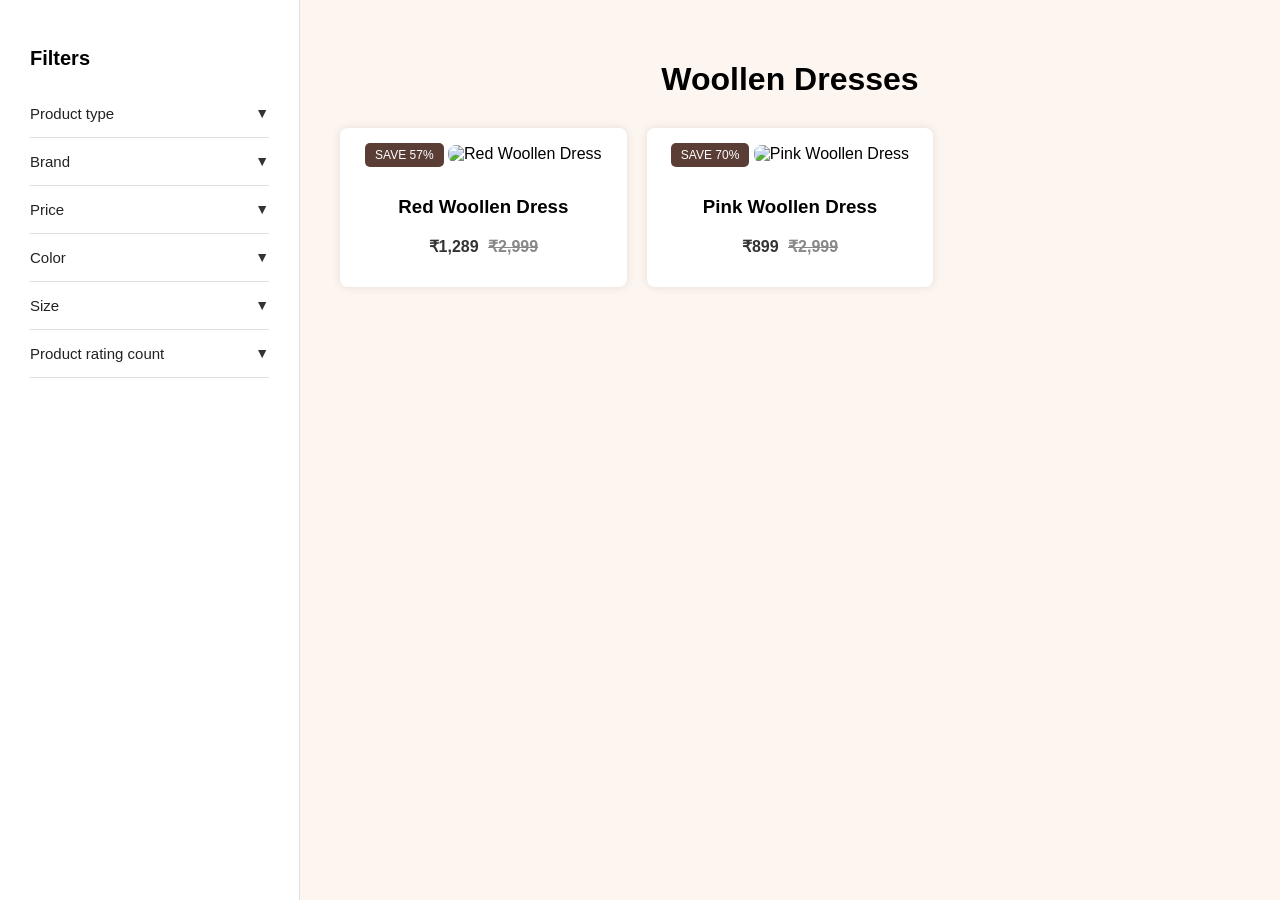
==== index.html @ 2571dedc "Update index.html" ====
<!DOCTYPE html>
<html lang="en">
<head>
  <meta charset="UTF-8">
  <meta name="viewport" content="width=device-width, initial-scale=1.0">
  <title>Ranjan Woolens - Woollen Dresses</title>
  <style>
    body {
      font-family: 'Poppins', sans-serif;
      background-color: #fdf6f0;
      margin: 0;
      display: flex;
    }

    /* Sidebar Filters */
    .filters {
      width: 300px;
      padding: 30px;
      border-right: 1px solid #e0e0e0;
      background-color: #fff;
      height: 100vh;
      box-sizing: border-box;
    }

    .filters h2 {
      font-size: 20px;
      font-weight: 600;
      margin-bottom: 20px;
    }

    .filter-item {
      border-bottom: 1px solid #e0e0e0;
      padding: 15px 0;
      display: flex;
      justify-content: space-between;
      align-items: center;
      cursor: pointer;
    }

    .filter-item span {
      font-size: 15px;
      color: #222;
    }

    .filter-item i {
      font-size: 14px;
      color: #333;
    }

    /* Product Grid */
    .main-content {
      flex: 1;
      padding: 40px;
    }

    .main-content h1 {
      text-align: center;
      margin-bottom: 30px;
    }

    .products {
      display: grid;
      grid-template-columns: repeat(auto-fill, minmax(250px, 1fr));
      gap: 20px;
    }

    .product {
      background: white;
      border-radius: 8px;
      box-shadow: 0 0 10px rgba(0,0,0,0.1);
      padding: 15px;
      text-align: center;
    }

    .product img {
      width: 100%;
      border-radius: 8px;
    }

    .discount {
      background-color: #5a3e36;
      color: white;
      padding: 5px 10px;
      border-radius: 5px;
      font-size: 12px;
      display: inline-block;
      margin-bottom: 10px;
    }

    .price {
      font-weight: bold;
      color: #333;
    }

    .old-price {
      text-decoration: line-through;
      color: #888;
      margin-left: 5px;
    }
  </style>
</head>
<body>
  <!-- Filter Sidebar -->
  <div class="filters">
    <h2>Filters</h2>
    <div class="filter-item"><span>Product type</span><i>▼</i></div>
    <div class="filter-item"><span>Brand</span><i>▼</i></div>
    <div class="filter-item"><span>Price</span><i>▼</i></div>
    <div class="filter-item"><span>Color</span><i>▼</i></div>
    <div class="filter-item"><span>Size</span><i>▼</i></div>
    <div class="filter-item"><span>Product rating count</span><i>▼</i></div>
  </div>

  <!-- Product Grid -->
  <div class="main-content">
    <h1>Woollen Dresses</h1>
    <div class="products">
      <div class="product">
        <span class="discount">SAVE 57%</span>
        <img src="images/woolen_jama.jpg" alt="Red Woollen Dress">
        <h3>Red Woollen Dress</h3>
        <p class="price">₹1,289 <span class="old-price">₹2,999</span></p>
      </div>

      <div class="product">
        <span class="discount">SAVE 70%</span>
        <img src="images/woolen_pink.jpg" alt="Pink Woollen Dress">
        <h3>Pink Woollen Dress</h3>
        <p class="price">₹899 <span class="old-price">₹2,999</span></p>
      </div>
    </div>
  </div>
</body>
</html>
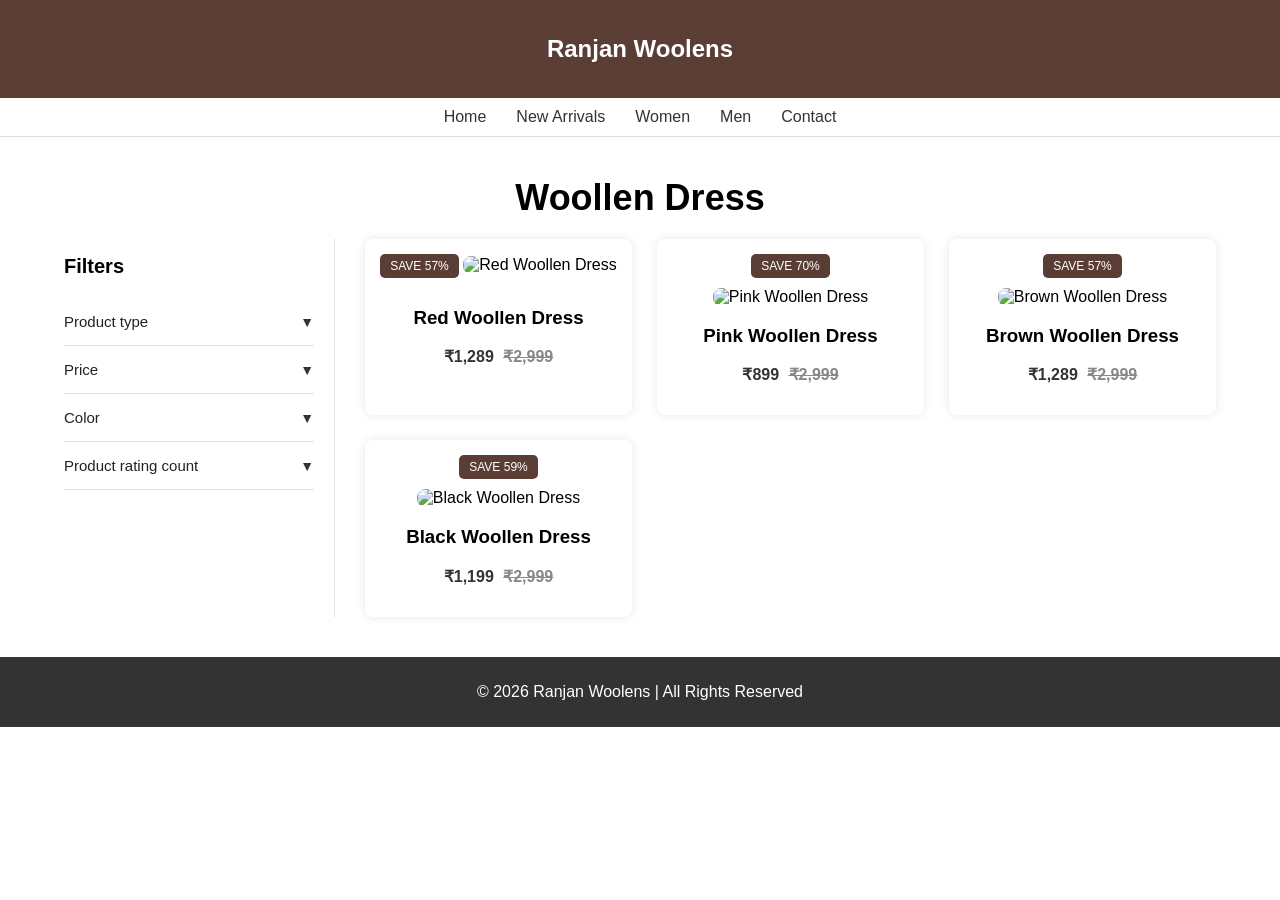
==== commit 96ad454c: "Update index.html" ====
--- a/index.html
+++ b/index.html
@@ -3,23 +3,57 @@
 <head>
   <meta charset="UTF-8">
   <meta name="viewport" content="width=device-width, initial-scale=1.0">
-  <title>Ranjan Woolens - Woollen Dresses</title>
+  <title>Ranjan Woolens - Woollen Dress</title>
   <style>
     body {
       font-family: 'Poppins', sans-serif;
-      background-color: #fdf6f0;
       margin: 0;
-      display: flex;
+      background-color: #fff;
     }
 
-    /* Sidebar Filters */
+    /* Header */
+    header {
+      background-color: #5a3e36;
+      color: white;
+      text-align: center;
+      padding: 15px 0;
+    }
+
+    nav {
+      background-color: #fff;
+      display: flex;
+      justify-content: center;
+      gap: 30px;
+      padding: 10px 0;
+      border-bottom: 1px solid #ddd;
+    }
+
+    nav a {
+      color: #333;
+      text-decoration: none;
+      font-weight: 500;
+    }
+
+    /* Page Title */
+    h1 {
+      text-align: center;
+      font-size: 36px;
+      margin: 40px 0 20px;
+    }
+
+    /* Layout */
+    .container {
+      display: flex;
+      width: 90%;
+      margin: auto;
+      gap: 30px;
+    }
+
+    /* Filters */
     .filters {
-      width: 300px;
-      padding: 30px;
+      width: 250px;
       border-right: 1px solid #e0e0e0;
-      background-color: #fff;
-      height: 100vh;
-      box-sizing: border-box;
+      padding-right: 20px;
     }
 
     .filters h2 {
@@ -47,21 +81,12 @@
       color: #333;
     }
 
-    /* Product Grid */
-    .main-content {
+    /* Products */
+    .products {
       flex: 1;
-      padding: 40px;
-    }
-
-    .main-content h1 {
-      text-align: center;
-      margin-bottom: 30px;
-    }
-
-    .products {
       display: grid;
       grid-template-columns: repeat(auto-fill, minmax(250px, 1fr));
-      gap: 20px;
+      gap: 25px;
     }
 
     .product {
@@ -97,23 +122,42 @@
       color: #888;
       margin-left: 5px;
     }
+
+    footer {
+      background-color: #333;
+      color: white;
+      text-align: center;
+      padding: 10px;
+      margin-top: 40px;
+    }
   </style>
 </head>
 <body>
-  <!-- Filter Sidebar -->
-  <div class="filters">
-    <h2>Filters</h2>
-    <div class="filter-item"><span>Product type</span><i>▼</i></div>
-    <div class="filter-item"><span>Brand</span><i>▼</i></div>
-    <div class="filter-item"><span>Price</span><i>▼</i></div>
-    <div class="filter-item"><span>Color</span><i>▼</i></div>
-    <div class="filter-item"><span>Size</span><i>▼</i></div>
-    <div class="filter-item"><span>Product rating count</span><i>▼</i></div>
-  </div>
+  <header>
+    <h2>Ranjan Woolens</h2>
+  </header>
 
-  <!-- Product Grid -->
-  <div class="main-content">
-    <h1>Woollen Dresses</h1>
+  <nav>
+    <a href="#">Home</a>
+    <a href="#">New Arrivals</a>
+    <a href="#">Women</a>
+    <a href="#">Men</a>
+    <a href="#">Contact</a>
+  </nav>
+
+  <h1>Woollen Dress</h1>
+
+  <div class="container">
+    <!-- Filter Sidebar -->
+    <div class="filters">
+      <h2>Filters</h2>
+      <div class="filter-item"><span>Product type</span><i>▼</i></div>
+      <div class="filter-item"><span>Price</span><i>▼</i></div>
+      <div class="filter-item"><span>Color</span><i>▼</i></div>
+      <div class="filter-item"><span>Product rating count</span><i>▼</i></div>
+    </div>
+
+    <!-- Product Grid -->
     <div class="products">
       <div class="product">
         <span class="discount">SAVE 57%</span>
@@ -128,7 +172,25 @@
         <h3>Pink Woollen Dress</h3>
         <p class="price">₹899 <span class="old-price">₹2,999</span></p>
       </div>
+
+      <div class="product">
+        <span class="discount">SAVE 57%</span>
+        <img src="images/woolen_brown.jpg" alt="Brown Woollen Dress">
+        <h3>Brown Woollen Dress</h3>
+        <p class="price">₹1,289 <span class="old-price">₹2,999</span></p>
+      </div>
+
+      <div class="product">
+        <span class="discount">SAVE 59%</span>
+        <img src="images/woolen_black.jpg" alt="Black Woollen Dress">
+        <h3>Black Woollen Dress</h3>
+        <p class="price">₹1,199 <span class="old-price">₹2,999</span></p>
+      </div>
     </div>
   </div>
+
+  <footer>
+    <p>© 2026 Ranjan Woolens | All Rights Reserved</p>
+  </footer>
 </body>
 </html>
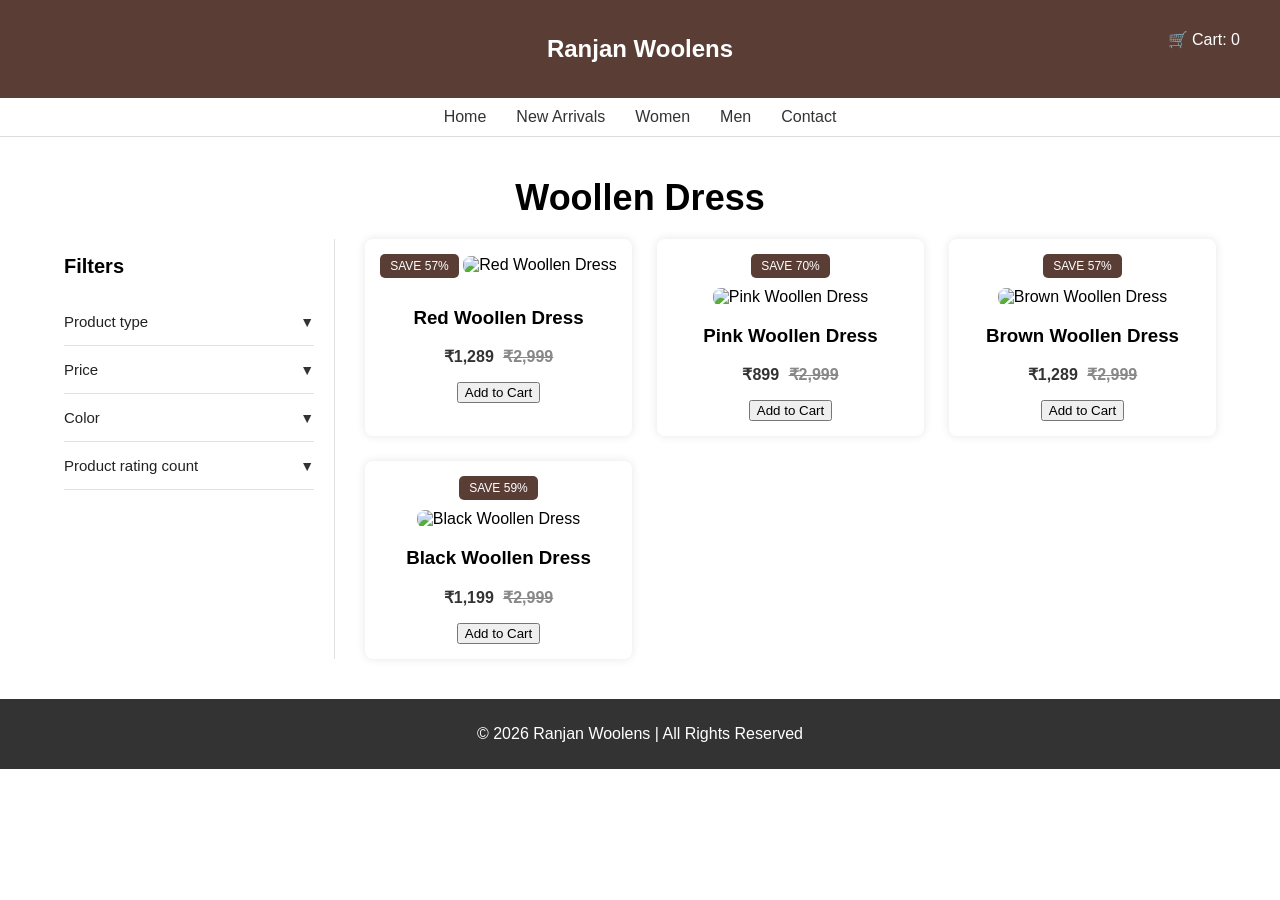
==== commit 32a0075c: "Update index.html" ====
--- a/index.html
+++ b/index.html
@@ -164,6 +164,8 @@
         <img src="images/woolen_jama.jpg" alt="Red Woollen Dress">
         <h3>Red Woollen Dress</h3>
         <p class="price">₹1,289 <span class="old-price">₹2,999</span></p>
+        <button onclick="addToCart('Red Woollen Dress', 1289)">Add to Cart</button>
+
       </div>
 
       <div class="product">
@@ -171,6 +173,8 @@
         <img src="images/woolen_pink.jpg" alt="Pink Woollen Dress">
         <h3>Pink Woollen Dress</h3>
         <p class="price">₹899 <span class="old-price">₹2,999</span></p>
+        <button onclick="addToCart('Pink Woollen Dress', 899)">Add to Cart</button>
+
       </div>
 
       <div class="product">
@@ -178,6 +182,8 @@
         <img src="images/woolen_brown.jpg" alt="Brown Woollen Dress">
         <h3>Brown Woollen Dress</h3>
         <p class="price">₹1,289 <span class="old-price">₹2,999</span></p>
+        <button onclick="addToCart('Brown Woollen Dress', 1289)">Add to Cart</button>
+
       </div>
 
       <div class="product">
@@ -185,12 +191,43 @@
         <img src="images/woolen_black.jpg" alt="Black Woollen Dress">
         <h3>Black Woollen Dress</h3>
         <p class="price">₹1,199 <span class="old-price">₹2,999</span></p>
+        <button onclick="addToCart('Black Woollen Dress', 1199)">Add to Cart</button>
+
       </div>
     </div>
   </div>
-
+      <!-- Cart badge -->
+      <div id="cart" style="position:fixed;top:20px;right:20px;background:#5a3e36;color:white;padding:10px 20px;border-radius:5px;cursor:pointer;">
+        🛒 Cart: <span id="cart-count">0</span>
+      </div>
+      <!-- JavaScript code hamesha yahan -->
   <footer>
     <p>© 2026 Ranjan Woolens | All Rights Reserved</p>
   </footer>
+      <script>
+        let cartCount = 0;
+        let cartItems = [];
+      
+        function addToCart(name, price) {
+          cartCount++;
+          cartItems.push({ name, price });
+          document.getElementById('cart-count').innerText = cartCount;
+          alert(`${name} added to cart!`);
+        }
+      
+        document.getElementById('cart').addEventListener('click', () => {
+          if (cartItems.length === 0) {
+            alert('Your cart is empty!');
+          } else {
+            let summary = '🛍️ Your Cart:\n\n';
+            cartItems.forEach(item => summary += `${item.name} - ₹${item.price}\n`);
+            summary += '\nProceed to checkout?';
+            alert(summary);
+          }
+        });
+      </script>
 </body>
 </html>
+
+</body>
+</html>
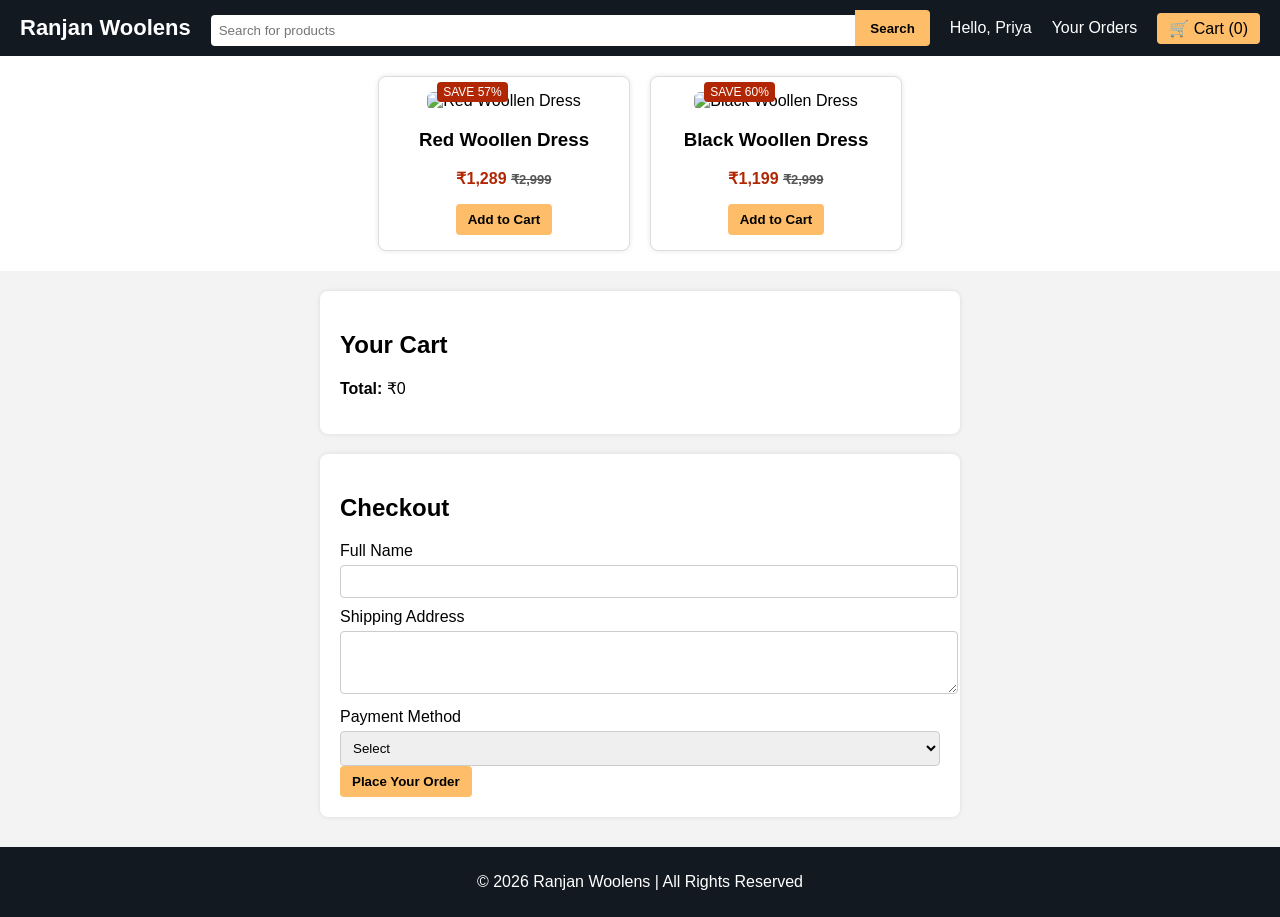
==== commit dc545bd6: "Update index.html" ====
--- a/index.html
+++ b/index.html
@@ -3,231 +3,277 @@
 <head>
   <meta charset="UTF-8">
   <meta name="viewport" content="width=device-width, initial-scale=1.0">
-  <title>Ranjan Woolens - Woollen Dress</title>
+  <title>Ranjan Woolens - Amazon Style</title>
   <style>
     body {
       font-family: 'Poppins', sans-serif;
       margin: 0;
-      background-color: #fff;
+      background-color: #f3f3f3;
     }
 
     /* Header */
     header {
-      background-color: #5a3e36;
+      background-color: #131921;
       color: white;
-      text-align: center;
-      padding: 15px 0;
-    }
-
-    nav {
-      background-color: #fff;
-      display: flex;
-      justify-content: center;
-      gap: 30px;
-      padding: 10px 0;
-      border-bottom: 1px solid #ddd;
-    }
-
-    nav a {
-      color: #333;
-      text-decoration: none;
-      font-weight: 500;
-    }
-
-    /* Page Title */
-    h1 {
-      text-align: center;
-      font-size: 36px;
-      margin: 40px 0 20px;
-    }
-
-    /* Layout */
-    .container {
-      display: flex;
-      width: 90%;
-      margin: auto;
-      gap: 30px;
-    }
-
-    /* Filters */
-    .filters {
-      width: 250px;
-      border-right: 1px solid #e0e0e0;
-      padding-right: 20px;
-    }
-
-    .filters h2 {
-      font-size: 20px;
-      font-weight: 600;
-      margin-bottom: 20px;
-    }
-
-    .filter-item {
-      border-bottom: 1px solid #e0e0e0;
-      padding: 15px 0;
-      display: flex;
+      display: flex;
+      align-items: center;
       justify-content: space-between;
+      padding: 10px 20px;
+    }
+
+    header h1 {
+      font-size: 22px;
+      margin: 0;
+    }
+
+    .search-bar {
+      flex: 1;
+      margin: 0 20px;
+      display: flex;
+    }
+
+    .search-bar input {
+      width: 100%;
+      padding: 8px;
+      border: none;
+      border-radius: 4px 0 0 4px;
+    }
+
+    .search-bar button {
+      background-color: #febd69;
+      border: none;
+      padding: 8px 15px;
+      border-radius: 0 4px 4px 0;
+      cursor: pointer;
+    }
+
+    .nav-right {
+      display: flex;
       align-items: center;
+      gap: 20px;
+    }
+
+    .cart {
+      background-color: #febd69;
+      color: black;
+      padding: 6px 12px;
+      border-radius: 4px;
       cursor: pointer;
-    }
-
-    .filter-item span {
-      font-size: 15px;
-      color: #222;
-    }
-
-    .filter-item i {
-      font-size: 14px;
-      color: #333;
     }
 
     /* Products */
     .products {
-      flex: 1;
-      display: grid;
-      grid-template-columns: repeat(auto-fill, minmax(250px, 1fr));
-      gap: 25px;
+      display: flex;
+      justify-content: center;
+      flex-wrap: wrap;
+      gap: 20px;
+      padding: 20px;
+      background-color: white;
     }
 
     .product {
-      background: white;
+      background-color: #fff;
+      border: 1px solid #ddd;
       border-radius: 8px;
-      box-shadow: 0 0 10px rgba(0,0,0,0.1);
+      width: 220px;
+      text-align: center;
       padding: 15px;
-      text-align: center;
+      box-shadow: 0 0 5px rgba(0,0,0,0.1);
     }
 
     .product img {
       width: 100%;
-      border-radius: 8px;
+      height: 220px;
+      object-fit: cover;
+      border-radius: 6px;
     }
 
     .discount {
-      background-color: #5a3e36;
+      background-color: #b12704;
       color: white;
-      padding: 5px 10px;
-      border-radius: 5px;
+      padding: 3px 6px;
       font-size: 12px;
-      display: inline-block;
-      margin-bottom: 10px;
+      border-radius: 4px;
+      position: absolute;
+      margin-top: -10px;
+      margin-left: 10px;
     }
 
     .price {
+      color: #b12704;
       font-weight: bold;
-      color: #333;
     }
 
     .old-price {
       text-decoration: line-through;
-      color: #888;
-      margin-left: 5px;
+      color: #555;
+      font-size: 13px;
+    }
+
+    button {
+      background-color: #febd69;
+      border: none;
+      padding: 8px 12px;
+      border-radius: 4px;
+      cursor: pointer;
+      font-weight: 600;
+    }
+
+    /* Cart Summary */
+    #cart-summary {
+      background-color: white;
+      margin: 20px auto;
+      width: 90%;
+      max-width: 600px;
+      padding: 20px;
+      border-radius: 8px;
+      box-shadow: 0 0 5px rgba(0,0,0,0.1);
+    }
+
+    #cart-items {
+      list-style: none;
+      padding: 0;
+    }
+
+    #cart-items li {
+      padding: 8px 0;
+      border-bottom: 1px solid #eee;
+    }
+
+    /* Checkout Form */
+    form {
+      background-color: white;
+      margin: 20px auto;
+      width: 90%;
+      max-width: 600px;
+      padding: 20px;
+      border-radius: 8px;
+      box-shadow: 0 0 5px rgba(0,0,0,0.1);
+    }
+
+    label {
+      display: block;
+      margin-top: 10px;
+      font-weight: 500;
+    }
+
+    input, textarea, select {
+      width: 100%;
+      padding: 8px;
+      margin-top: 5px;
+      border: 1px solid #ccc;
+      border-radius: 4px;
     }
 
     footer {
-      background-color: #333;
+      background-color: #131921;
       color: white;
       text-align: center;
       padding: 10px;
-      margin-top: 40px;
+      margin-top: 30px;
     }
   </style>
 </head>
 <body>
+
   <header>
-    <h2>Ranjan Woolens</h2>
+    <h1>Ranjan Woolens</h1>
+    <div class="search-bar">
+      <input type="text" placeholder="Search for products">
+      <button>Search</button>
+    </div>
+    <div class="nav-right">
+      <span>Hello, Priya</span>
+      <span>Your Orders</span>
+      <div class="cart" id="cart">🛒 Cart (<span id="cart-count">0</span>)</div>
+    </div>
   </header>
 
-  <nav>
-    <a href="#">Home</a>
-    <a href="#">New Arrivals</a>
-    <a href="#">Women</a>
-    <a href="#">Men</a>
-    <a href="#">Contact</a>
-  </nav>
-
-  <h1>Woollen Dress</h1>
-
-  <div class="container">
-    <!-- Filter Sidebar -->
-    <div class="filters">
-      <h2>Filters</h2>
-      <div class="filter-item"><span>Product type</span><i>▼</i></div>
-      <div class="filter-item"><span>Price</span><i>▼</i></div>
-      <div class="filter-item"><span>Color</span><i>▼</i></div>
-      <div class="filter-item"><span>Product rating count</span><i>▼</i></div>
-    </div>
-
-    <!-- Product Grid -->
-    <div class="products">
-      <div class="product">
-        <span class="discount">SAVE 57%</span>
-        <img src="images/woolen_jama.jpg" alt="Red Woollen Dress">
-        <h3>Red Woollen Dress</h3>
-        <p class="price">₹1,289 <span class="old-price">₹2,999</span></p>
-        <button onclick="addToCart('Red Woollen Dress', 1289)">Add to Cart</button>
-
-      </div>
-
-      <div class="product">
-        <span class="discount">SAVE 70%</span>
-        <img src="images/woolen_pink.jpg" alt="Pink Woollen Dress">
-        <h3>Pink Woollen Dress</h3>
-        <p class="price">₹899 <span class="old-price">₹2,999</span></p>
-        <button onclick="addToCart('Pink Woollen Dress', 899)">Add to Cart</button>
-
-      </div>
-
-      <div class="product">
-        <span class="discount">SAVE 57%</span>
-        <img src="images/woolen_brown.jpg" alt="Brown Woollen Dress">
-        <h3>Brown Woollen Dress</h3>
-        <p class="price">₹1,289 <span class="old-price">₹2,999</span></p>
-        <button onclick="addToCart('Brown Woollen Dress', 1289)">Add to Cart</button>
-
-      </div>
-
-      <div class="product">
-        <span class="discount">SAVE 59%</span>
-        <img src="images/woolen_black.jpg" alt="Black Woollen Dress">
-        <h3>Black Woollen Dress</h3>
-        <p class="price">₹1,199 <span class="old-price">₹2,999</span></p>
-        <button onclick="addToCart('Black Woollen Dress', 1199)">Add to Cart</button>
-
-      </div>
-    </div>
+  <section class="products">
+    <div class="product">
+      <span class="discount">SAVE 57%</span>
+      <img src="images/woolen_jama.jpg" alt="Red Woollen Dress">
+      <h3>Red Woollen Dress</h3>
+      <p class="price">₹1,289 <span class="old-price">₹2,999</span></p>
+      <button onclick="addToCart('Red Woollen Dress', 1289)">Add to Cart</button>
+    </div>
+
+    <div class="product">
+      <span class="discount">SAVE 60%</span>
+      <img src="images/woolen_black.jpg" alt="Black Woollen Dress">
+      <h3>Black Woollen Dress</h3>
+      <p class="price">₹1,199 <span class="old-price">₹2,999</span></p>
+      <button onclick="addToCart('Black Woollen Dress', 1199)">Add to Cart</button>
+    </div>
+  </section>
+
+  <div id="cart-summary">
+    <h2>Your Cart</h2>
+    <ul id="cart-items"></ul>
+    <p><strong>Total:</strong> ₹<span id="cart-total">0</span></p>
   </div>
-      <!-- Cart badge -->
-      <div id="cart" style="position:fixed;top:20px;right:20px;background:#5a3e36;color:white;padding:10px 20px;border-radius:5px;cursor:pointer;">
-        🛒 Cart: <span id="cart-count">0</span>
-      </div>
-      <!-- JavaScript code hamesha yahan -->
+
+  <form id="checkoutForm">
+    <h2>Checkout</h2>
+    <label for="name">Full Name</label>
+    <input type="text" id="name" required>
+    <label for="address">Shipping Address</label>
+    <textarea id="address" rows="3" required></textarea>
+    <label for="payment">Payment Method</label>
+    <select id="payment" required>
+      <option value="">Select</option>
+      <option value="credit">Credit Card</option>
+      <option value="debit">Debit Card</option>
+      <option value="upi">UPI</option>
+      <option value="cod">Cash on Delivery</option>
+    </select>
+    <button type="submit">Place Your Order</button>
+  </form>
+
   <footer>
     <p>© 2026 Ranjan Woolens | All Rights Reserved</p>
   </footer>
-      <script>
-        let cartCount = 0;
-        let cartItems = [];
-      
-        function addToCart(name, price) {
-          cartCount++;
-          cartItems.push({ name, price });
-          document.getElementById('cart-count').innerText = cartCount;
-          alert(`${name} added to cart!`);
-        }
-      
-        document.getElementById('cart').addEventListener('click', () => {
-          if (cartItems.length === 0) {
-            alert('Your cart is empty!');
-          } else {
-            let summary = '🛍️ Your Cart:\n\n';
-            cartItems.forEach(item => summary += `${item.name} - ₹${item.price}\n`);
-            summary += '\nProceed to checkout?';
-            alert(summary);
-          }
-        });
-      </script>
+
+  <script>
+    let cartItems = JSON.parse(localStorage.getItem('cartItems')) || [];
+    let cartCount = cartItems.length;
+    document.getElementById('cart-count').innerText = cartCount;
+
+    function addToCart(name, price) {
+      cartItems.push({ name, price });
+      localStorage.setItem('cartItems', JSON.stringify(cartItems));
+      cartCount++;
+      document.getElementById('cart-count').innerText = cartCount;
+      alert(`${name} added to cart!`);
+      renderCart();
+    }
+
+    function renderCart() {
+      const cartList = document.getElementById('cart-items');
+      const cartTotal = document.getElementById('cart-total');
+      cartList.innerHTML = '';
+      let total = 0;
+      cartItems.forEach(item => {
+        const li = document.createElement('li');
+        li.textContent = `${item.name} - ₹${item.price}`;
+        cartList.appendChild(li);
+        total += item.price;
+      });
+      cartTotal.textContent = total;
+    }
+
+    renderCart();
+
+    document.getElementById('checkoutForm').addEventListener('submit', e => {
+      e.preventDefault();
+      alert('✅ Order placed successfully!');
+      localStorage.removeItem('cartItems');
+      cartItems = [];
+      cartCount = 0;
+      document.getElementById('cart-count').innerText = cartCount;
+      renderCart();
+    });
+  </script>
+
 </body>
 </html>
-
-</body>
-</html>
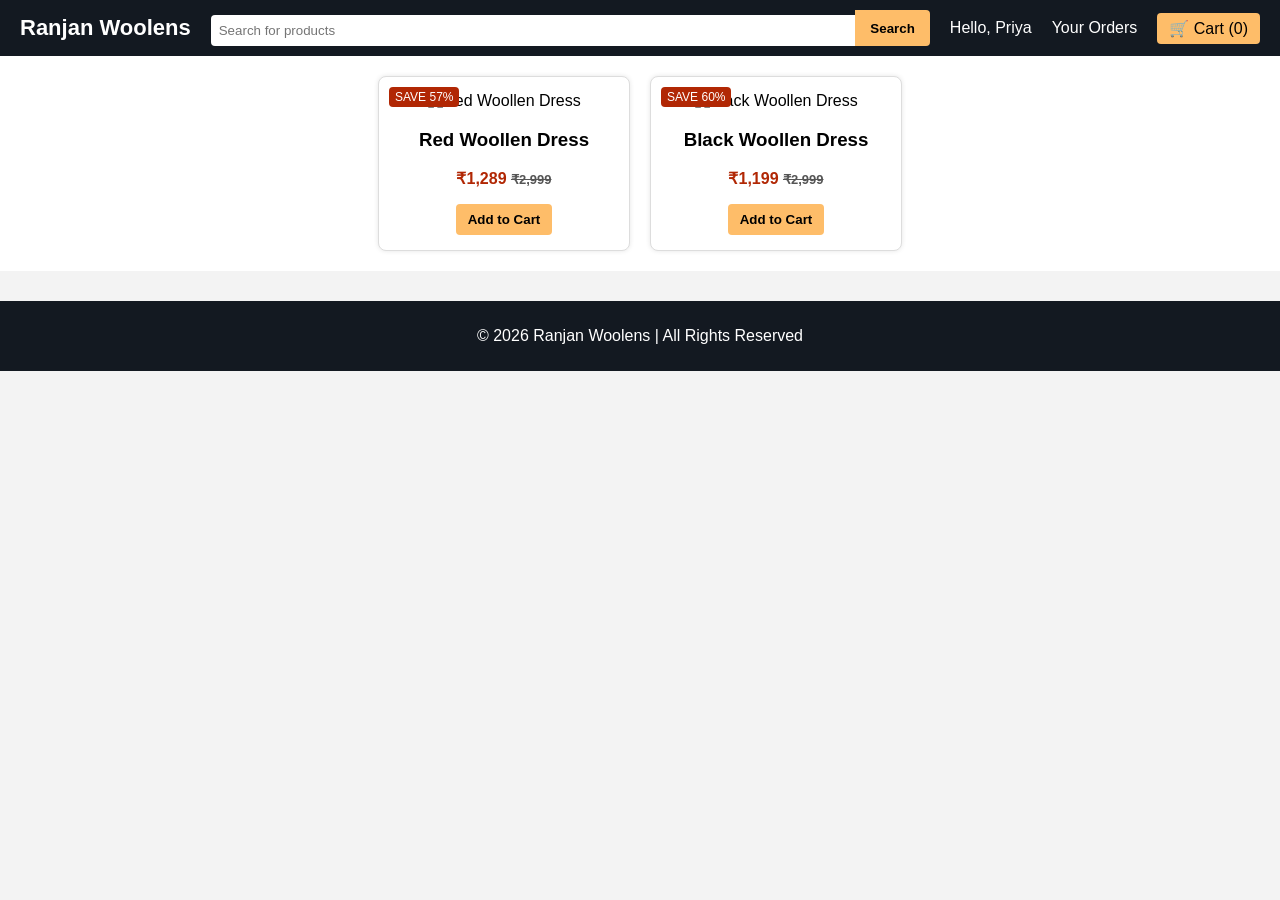
==== commit bcd41ae2: "Update index.html" ====
--- a/index.html
+++ b/index.html
@@ -20,107 +20,24 @@
       justify-content: space-between;
       padding: 10px 20px;
     }
-
-    header h1 {
-      font-size: 22px;
-      margin: 0;
-    }
-
-    .search-bar {
-      flex: 1;
-      margin: 0 20px;
-      display: flex;
-    }
-
-    .search-bar input {
-      width: 100%;
-      padding: 8px;
-      border: none;
-      border-radius: 4px 0 0 4px;
-    }
-
-    .search-bar button {
-      background-color: #febd69;
-      border: none;
-      padding: 8px 15px;
-      border-radius: 0 4px 4px 0;
-      cursor: pointer;
-    }
-
-    .nav-right {
-      display: flex;
-      align-items: center;
-      gap: 20px;
-    }
-
-    .cart {
-      background-color: #febd69;
-      color: black;
-      padding: 6px 12px;
-      border-radius: 4px;
-      cursor: pointer;
-    }
+    header h1 { font-size: 22px; margin: 0; }
+    .search-bar { flex: 1; margin: 0 20px; display: flex; }
+    .search-bar input { width: 100%; padding: 8px; border: none; border-radius: 4px 0 0 4px; }
+    .search-bar button { background-color: #febd69; border: none; padding: 8px 15px; border-radius: 0 4px 4px 0; cursor: pointer; }
+    .nav-right { display: flex; align-items: center; gap: 20px; }
+    .cart { background-color: #febd69; color: black; padding: 6px 12px; border-radius: 4px; cursor: pointer; }
 
     /* Products */
-    .products {
-      display: flex;
-      justify-content: center;
-      flex-wrap: wrap;
-      gap: 20px;
-      padding: 20px;
-      background-color: white;
-    }
+    .products { display: flex; justify-content: center; flex-wrap: wrap; gap: 20px; padding: 20px; background-color: white; }
+    .product { background-color: #fff; border: 1px solid #ddd; border-radius: 8px; width: 220px; text-align: center; padding: 15px; box-shadow: 0 0 5px rgba(0,0,0,0.1); position: relative; }
+    .product img { width: 100%; height: 220px; object-fit: cover; border-radius: 6px; }
+    .discount { background-color: #b12704; color: white; padding: 3px 6px; font-size: 12px; border-radius: 4px; position: absolute; top: 10px; left: 10px; }
+    .price { color: #b12704; font-weight: bold; }
+    .old-price { text-decoration: line-through; color: #555; font-size: 13px; }
+    button { background-color: #febd69; border: none; padding: 8px 12px; border-radius: 4px; cursor: pointer; font-weight: 600; }
 
-    .product {
-      background-color: #fff;
-      border: 1px solid #ddd;
-      border-radius: 8px;
-      width: 220px;
-      text-align: center;
-      padding: 15px;
-      box-shadow: 0 0 5px rgba(0,0,0,0.1);
-    }
-
-    .product img {
-      width: 100%;
-      height: 220px;
-      object-fit: cover;
-      border-radius: 6px;
-    }
-
-    .discount {
-      background-color: #b12704;
-      color: white;
-      padding: 3px 6px;
-      font-size: 12px;
-      border-radius: 4px;
-      position: absolute;
-      margin-top: -10px;
-      margin-left: 10px;
-    }
-
-    .price {
-      color: #b12704;
-      font-weight: bold;
-    }
-
-    .old-price {
-      text-decoration: line-through;
-      color: #555;
-      font-size: 13px;
-    }
-
-    button {
-      background-color: #febd69;
-      border: none;
-      padding: 8px 12px;
-      border-radius: 4px;
-      cursor: pointer;
-      font-weight: 600;
-    }
-
-    /* Cart Summary */
-    #cart-summary {
+    /* Cart + Checkout */
+    #cart-section, #confirmation {
       background-color: white;
       margin: 20px auto;
       width: 90%;
@@ -128,50 +45,15 @@
       padding: 20px;
       border-radius: 8px;
       box-shadow: 0 0 5px rgba(0,0,0,0.1);
+      display: none;
     }
-
-    #cart-items {
-      list-style: none;
-      padding: 0;
-    }
-
-    #cart-items li {
-      padding: 8px 0;
-      border-bottom: 1px solid #eee;
-    }
-
-    /* Checkout Form */
-    form {
-      background-color: white;
-      margin: 20px auto;
-      width: 90%;
-      max-width: 600px;
-      padding: 20px;
-      border-radius: 8px;
-      box-shadow: 0 0 5px rgba(0,0,0,0.1);
-    }
-
-    label {
-      display: block;
-      margin-top: 10px;
-      font-weight: 500;
-    }
-
-    input, textarea, select {
-      width: 100%;
-      padding: 8px;
-      margin-top: 5px;
-      border: 1px solid #ccc;
-      border-radius: 4px;
-    }
-
-    footer {
-      background-color: #131921;
-      color: white;
-      text-align: center;
-      padding: 10px;
-      margin-top: 30px;
-    }
+    #cart-items { list-style: none; padding: 0; }
+    #cart-items li { padding: 8px 0; border-bottom: 1px solid #eee; }
+    label { display: block; margin-top: 10px; font-weight: 500; }
+    input, textarea, select { width: 100%; padding: 8px; margin-top: 5px; border: 1px solid #ccc; border-radius: 4px; }
+    .confirmation { text-align: center; }
+    .confirmation h2 { color: #b12704; }
+    footer { background-color: #131921; color: white; text-align: center; padding: 10px; margin-top: 30px; }
   </style>
 </head>
 <body>
@@ -185,11 +67,12 @@
     <div class="nav-right">
       <span>Hello, Priya</span>
       <span>Your Orders</span>
-      <div class="cart" id="cart">🛒 Cart (<span id="cart-count">0</span>)</div>
+      <div class="cart" id="cart-btn">🛒 Cart (<span id="cart-count">0</span>)</div>
     </div>
   </header>
 
-  <section class="products">
+  <!-- Products Section -->
+  <section class="products" id="product-section">
     <div class="product">
       <span class="discount">SAVE 57%</span>
       <img src="images/woolen_jama.jpg" alt="Red Woollen Dress">
@@ -197,7 +80,6 @@
       <p class="price">₹1,289 <span class="old-price">₹2,999</span></p>
       <button onclick="addToCart('Red Woollen Dress', 1289)">Add to Cart</button>
     </div>
-
     <div class="product">
       <span class="discount">SAVE 60%</span>
       <img src="images/woolen_black.jpg" alt="Black Woollen Dress">
@@ -207,28 +89,37 @@
     </div>
   </section>
 
-  <div id="cart-summary">
+  <!-- Cart + Checkout Section -->
+  <div id="cart-section">
     <h2>Your Cart</h2>
     <ul id="cart-items"></ul>
     <p><strong>Total:</strong> ₹<span id="cart-total">0</span></p>
+
+    <h2>Checkout</h2>
+    <form id="checkoutForm">
+      <label for="name">Full Name</label>
+      <input type="text" id="name" required>
+      <label for="address">Shipping Address</label>
+      <textarea id="address" rows="3" required></textarea>
+      <label for="payment">Payment Method</label>
+      <select id="payment" required>
+        <option value="">Select</option>
+        <option value="credit">Credit Card</option>
+        <option value="debit">Debit Card</option>
+        <option value="upi">UPI</option>
+        <option value="cod">Cash on Delivery</option>
+      </select>
+      <button type="submit">Place Your Order</button>
+    </form>
   </div>
 
-  <form id="checkoutForm">
-    <h2>Checkout</h2>
-    <label for="name">Full Name</label>
-    <input type="text" id="name" required>
-    <label for="address">Shipping Address</label>
-    <textarea id="address" rows="3" required></textarea>
-    <label for="payment">Payment Method</label>
-    <select id="payment" required>
-      <option value="">Select</option>
-      <option value="credit">Credit Card</option>
-      <option value="debit">Debit Card</option>
-      <option value="upi">UPI</option>
-      <option value="cod">Cash on Delivery</option>
-    </select>
-    <button type="submit">Place Your Order</button>
-  </form>
+  <!-- Confirmation -->
+  <div id="confirmation" class="confirmation">
+    <h2>Thank you for your purchase!</h2>
+    <p>Your order has been placed successfully.</p>
+    <p>We’ll send updates to your email soon.</p>
+    <button onclick="continueShopping()">Continue Shopping</button>
+  </div>
 
   <footer>
     <p>© 2026 Ranjan Woolens | All Rights Reserved</p>
@@ -245,7 +136,6 @@
       cartCount++;
       document.getElementById('cart-count').innerText = cartCount;
       alert(`${name} added to cart!`);
-      renderCart();
     }
 
     function renderCart() {
@@ -262,17 +152,26 @@
       cartTotal.textContent = total;
     }
 
-    renderCart();
+    document.getElementById('cart-btn').addEventListener('click', () => {
+      document.getElementById('product-section').style.display = 'none';
+      document.getElementById('cart-section').style.display = 'block';
+      renderCart();
+    });
 
     document.getElementById('checkoutForm').addEventListener('submit', e => {
       e.preventDefault();
-      alert('✅ Order placed successfully!');
       localStorage.removeItem('cartItems');
       cartItems = [];
       cartCount = 0;
       document.getElementById('cart-count').innerText = cartCount;
-      renderCart();
+      document.getElementById('cart-section').style.display = 'none';
+      document.getElementById('confirmation').style.display = 'block';
     });
+
+    function continueShopping() {
+      document.getElementById('confirmation').style.display = 'none';
+      document.getElementById('product-section').style.display = 'flex';
+    }
   </script>
 
 </body>
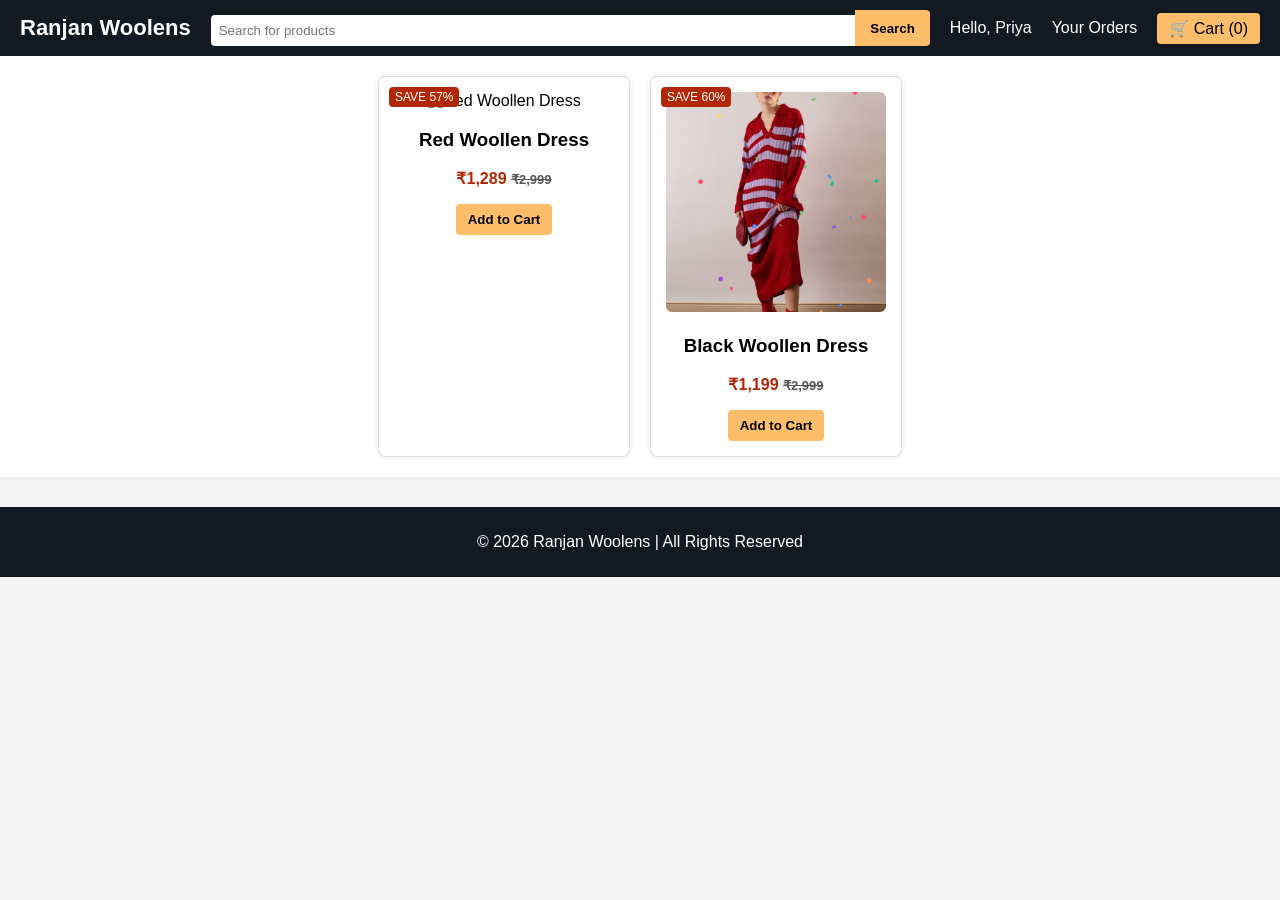
==== commit b70f9c8e: "Update index.html" ====
--- a/index.html
+++ b/index.html
@@ -82,7 +82,7 @@
     </div>
     <div class="product">
       <span class="discount">SAVE 60%</span>
-      <img src="images/woolen_black.jpg" alt="Black Woollen Dress">
+      <img src="woolen_black.jpg" alt="Black Woollen Dress">
       <h3>Black Woollen Dress</h3>
       <p class="price">₹1,199 <span class="old-price">₹2,999</span></p>
       <button onclick="addToCart('Black Woollen Dress', 1199)">Add to Cart</button>
